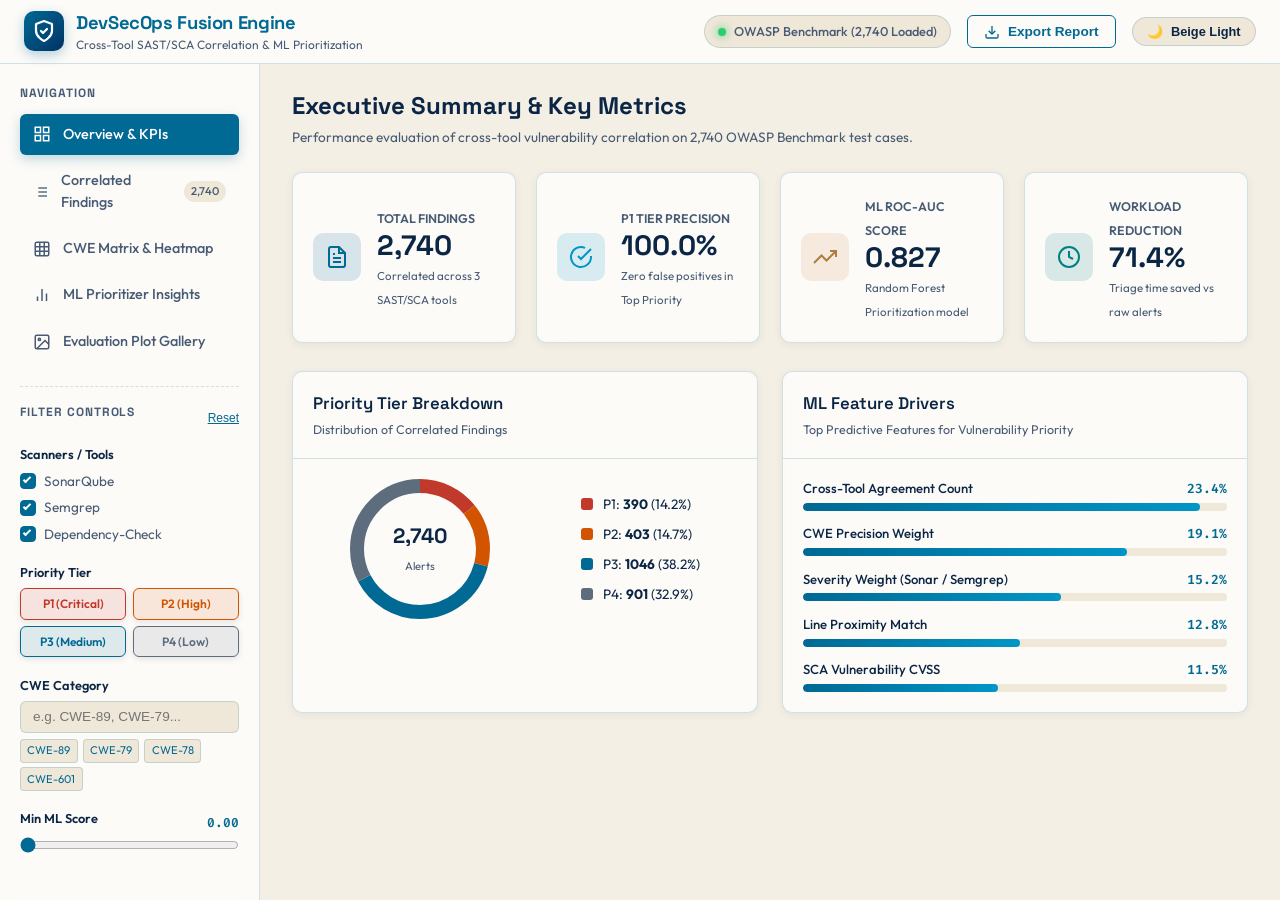
==== dashboard/index.html @ 5c1ac776 "feat: Add ML prioritizer, evaluation pipeline, results & interactive dashboard" ====
<!DOCTYPE html>
<html lang="en" data-theme="light">
<head>
  <meta charset="UTF-8" />
  <meta name="viewport" content="width=device-width, initial-scale=1.0" />
  <title>DevSecOps Correlation & ML Prioritizer Dashboard</title>
  <link rel="preconnect" href="https://fonts.googleapis.com">
  <link rel="preconnect" href="https://fonts.gstatic.com" crossorigin>
  <link href="https://fonts.googleapis.com/css2?family=Outfit:wght@300;400;500;600;700&family=Space+Grotesk:wght@400;500;600;700&family=Fira+Code:wght@400;500&display=swap" rel="stylesheet">
  <link rel="stylesheet" href="styles.css" />
</head>
<body>
  <!-- Top Navigation Header -->
  <header class="navbar">
    <div class="brand">
      <div class="logo-icon">
        <svg width="24" height="24" viewBox="0 0 24 24" fill="none" stroke="currentColor" stroke-width="2.2" stroke-linecap="round" stroke-linejoin="round">
          <path d="M12 22s8-4 8-10V5l-8-3-8 3v7c0 6 8 10 8 10z"></path>
          <path d="m9 12 2 2 4-4"></path>
        </svg>
      </div>
      <div>
        <h1 class="brand-title">DevSecOps Fusion Engine</h1>
        <span class="brand-subtitle">Cross-Tool SAST/SCA Correlation & ML Prioritization</span>
      </div>
    </div>

    <div class="header-actions">
      <div class="badge-status">
        <span class="status-dot"></span>
        <span>OWASP Benchmark v1.2</span>
      </div>

      <button id="exportBtn" class="btn btn-outline" title="Export Current View Data">
        <svg width="16" height="16" viewBox="0 0 24 24" fill="none" stroke="currentColor" stroke-width="2"><path d="M21 15v4a2 2 0 0 1-2 2H5a2 2 0 0 1-2-2v-4"></path><polyline points="7 10 12 15 17 10"></polyline><line x1="12" y1="15" x2="12" y2="3"></line></svg>
        <span>Export Report</span>
      </button>

      <button id="themeToggle" class="theme-toggle-btn" aria-label="Toggle theme">
        <span class="theme-icon moon-icon">🌙</span>
        <span class="theme-icon sun-icon">☀️</span>
        <span class="theme-label">Sea Blue Dark</span>
      </button>
    </div>
  </header>

  <div class="app-layout">
    <!-- Collapsible & Interactive Sidebar -->
    <aside class="sidebar" id="sidebar">
      <div class="sidebar-section">
        <h2 class="sidebar-heading">Navigation</h2>
        <nav class="nav-menu">
          <a href="#overview" data-section="overview" class="nav-item active">
            <svg width="18" height="18" viewBox="0 0 24 24" fill="none" stroke="currentColor" stroke-width="2"><rect x="3" y="3" width="7" height="7"></rect><rect x="14" y="3" width="7" height="7"></rect><rect x="14" y="14" width="7" height="7"></rect><rect x="3" y="14" width="7" height="7"></rect></svg>
            <span>Overview & KPIs</span>
          </a>
          <a href="#findings" data-section="findings" class="nav-item">
            <svg width="18" height="18" viewBox="0 0 24 24" fill="none" stroke="currentColor" stroke-width="2"><line x1="8" y1="6" x2="21" y2="6"></line><line x1="8" y1="12" x2="21" y2="12"></line><line x1="8" y1="18" x2="21" y2="18"></line><line x1="3" y1="6" x2="3.01" y2="6"></line><line x1="3" y1="12" x2="3.01" y2="12"></line><line x1="3" y1="18" x2="3.01" y2="18"></line></svg>
            <span>Correlated Findings</span>
            <span class="nav-badge" id="tableCountBadge">2,190</span>
          </a>
          <a href="#cwe" data-section="cwe" class="nav-item">
            <svg width="18" height="18" viewBox="0 0 24 24" fill="none" stroke="currentColor" stroke-width="2"><rect x="3" y="3" width="18" height="18" rx="2" ry="2"></rect><line x1="3" y1="9" x2="21" y2="9"></line><line x1="3" y1="15" x2="21" y2="15"></line><line x1="9" y1="3" x2="9" y2="21"></line><line x1="15" y1="3" x2="15" y2="21"></line></svg>
            <span>CWE Matrix & Heatmap</span>
          </a>
          <a href="#ml" data-section="ml" class="nav-item">
            <svg width="18" height="18" viewBox="0 0 24 24" fill="none" stroke="currentColor" stroke-width="2"><line x1="18" y1="20" x2="18" y2="10"></line><line x1="12" y1="20" x2="12" y2="4"></line><line x1="6" y1="20" x2="6" y2="14"></line></svg>
            <span>ML Prioritizer Insights</span>
          </a>
          <a href="#plots" data-section="plots" class="nav-item">
            <svg width="18" height="18" viewBox="0 0 24 24" fill="none" stroke="currentColor" stroke-width="2"><rect x="3" y="3" width="18" height="18" rx="2" ry="2"></rect><circle cx="8.5" cy="8.5" r="1.5"></circle><polyline points="21 15 16 10 5 21"></polyline></svg>
            <span>Evaluation Plot Gallery</span>
          </a>
        </nav>
      </div>

      <div class="sidebar-section filter-panel">
        <div class="filter-header">
          <h2 class="sidebar-heading">Filter Controls</h2>
          <button id="resetFilters" class="btn-link">Reset</button>
        </div>

        <!-- Tool Filter -->
        <div class="filter-group">
          <label class="filter-label">Scanners / Tools</label>
          <div class="checkbox-list">
            <label class="custom-checkbox">
              <input type="checkbox" id="tool-sonar" value="SonarQube" checked />
              <span class="checkmark"></span>
              <span class="cb-label">SonarQube</span>
            </label>
            <label class="custom-checkbox">
              <input type="checkbox" id="tool-semgrep" value="Semgrep" checked />
              <span class="checkmark"></span>
              <span class="cb-label">Semgrep</span>
            </label>
            <label class="custom-checkbox">
              <input type="checkbox" id="tool-depcheck" value="Dependency-Check" checked />
              <span class="checkmark"></span>
              <span class="cb-label">Dependency-Check</span>
            </label>
          </div>
        </div>

        <!-- Priority Tier Filter -->
        <div class="filter-group">
          <label class="filter-label">Priority Tier</label>
          <div class="tier-pills">
            <label class="tier-pill p1 active"><input type="checkbox" id="tier-p1" value="P1" checked hidden />P1 (Critical)</label>
            <label class="tier-pill p2 active"><input type="checkbox" id="tier-p2" value="P2" checked hidden />P2 (High)</label>
            <label class="tier-pill p3 active"><input type="checkbox" id="tier-p3" value="P3" checked hidden />P3 (Medium)</label>
            <label class="tier-pill p4 active"><input type="checkbox" id="tier-p4" value="P4" checked hidden />P4 (Low)</label>
          </div>
        </div>

        <!-- CWE Search Quick Filter -->
        <div class="filter-group">
          <label class="filter-label" for="cweInput">CWE Category</label>
          <div class="search-input-wrapper">
            <input type="text" id="cweInput" placeholder="e.g. CWE-89, CWE-79..." class="form-control" />
          </div>
          <div class="quick-tags">
            <span class="tag" data-cwe="CWE-89">CWE-89</span>
            <span class="tag" data-cwe="CWE-79">CWE-79</span>
            <span class="tag" data-cwe="CWE-78">CWE-78</span>
            <span class="tag" data-cwe="CWE-601">CWE-601</span>
          </div>
        </div>

        <!-- ML Score Range Slider -->
        <div class="filter-group">
          <div class="range-header">
            <label class="filter-label" for="minScoreSlider">Min ML Score</label>
            <span id="scoreVal" class="range-val">0.00</span>
          </div>
          <input type="range" id="minScoreSlider" min="0" max="1" step="0.05" value="0.00" class="range-slider" />
        </div>
      </div>
    </aside>

    <!-- Main Content Body -->
    <main class="main-content">

      <!-- SECTION 1: OVERVIEW -->
      <section id="overview" class="content-section active">
        <div class="section-header">
          <div>
            <h2 class="section-title">Executive Summary & Key Metrics</h2>
            <p class="section-desc">Performance evaluation of cross-tool vulnerability correlation on 2,740 OWASP Benchmark test cases.</p>
          </div>
        </div>

        <!-- KPI Grid -->
        <div class="kpi-grid">
          <div class="kpi-card glass-panel">
            <div class="kpi-icon icon-blue">
              <svg width="24" height="24" viewBox="0 0 24 24" fill="none" stroke="currentColor" stroke-width="2"><path d="M14 2H6a2 2 0 0 0-2 2v16a2 2 0 0 0 2 2h12a2 2 0 0 0 2-2V8z"></path><polyline points="14 2 14 8 20 8"></polyline><line x1="16" y1="13" x2="8" y2="13"></line><line x1="16" y1="17" x2="8" y2="17"></line><polyline points="10 9 9 9 8 9"></polyline></svg>
            </div>
            <div class="kpi-content">
              <span class="kpi-title">Total Findings</span>
              <div class="kpi-value" id="kpiTotal">2,190</div>
              <span class="kpi-subtext">Correlated across 3 SAST/SCA tools</span>
            </div>
          </div>

          <div class="kpi-card glass-panel">
            <div class="kpi-icon icon-teal">
              <svg width="24" height="24" viewBox="0 0 24 24" fill="none" stroke="currentColor" stroke-width="2"><path d="M22 11.08V12a10 10 0 1 1-5.93-9.14"></path><polyline points="22 4 12 14.01 9 11.01"></polyline></svg>
            </div>
            <div class="kpi-content">
              <span class="kpi-title">P1 Tier Precision</span>
              <div class="kpi-value" id="kpiPrecision">100.0%</div>
              <span class="kpi-subtext">Zero false positives in Top Priority</span>
            </div>
          </div>

          <div class="kpi-card glass-panel">
            <div class="kpi-icon icon-gold">
              <svg width="24" height="24" viewBox="0 0 24 24" fill="none" stroke="currentColor" stroke-width="2"><polyline points="23 6 13.5 15.5 8.5 10.5 1 18"></polyline><polyline points="17 6 23 6 23 12"></polyline></svg>
            </div>
            <div class="kpi-content">
              <span class="kpi-title">ML ROC-AUC Score</span>
              <div class="kpi-value" id="kpiAUC">0.827</div>
              <span class="kpi-subtext">Random Forest Prioritization model</span>
            </div>
          </div>

          <div class="kpi-card glass-panel">
            <div class="kpi-icon icon-sea">
              <svg width="24" height="24" viewBox="0 0 24 24" fill="none" stroke="currentColor" stroke-width="2"><circle cx="12" cy="12" r="10"></circle><polyline points="12 6 12 12 16 14"></polyline></svg>
            </div>
            <div class="kpi-content">
              <span class="kpi-title">Workload Reduction</span>
              <div class="kpi-value" id="kpiReduction">71.4%</div>
              <span class="kpi-subtext">Triage time saved vs raw alerts</span>
            </div>
          </div>
        </div>

        <!-- Visual Summary Grid -->
        <div class="grid-2col">
          <!-- Priority Breakdown Chart -->
          <div class="card glass-panel">
            <div class="card-header">
              <h3 class="card-title">Priority Tier Breakdown</h3>
              <span class="card-subtitle">Distribution of Correlated Findings</span>
            </div>
            <div class="card-body">
              <div class="chart-container-donut">
                <div class="donut-chart-wrapper">
                  <svg id="donutSvg" viewBox="0 0 100 100" class="donut-svg">
                    <!-- Dynamic donut rendered via JS -->
                  </svg>
                  <div class="donut-center-text">
                    <span class="donut-val" id="donutTotal">2,190</span>
                    <span class="donut-lbl">Alerts</span>
                  </div>
                </div>
                <div class="chart-legend" id="donutLegend">
                  <!-- Legend items rendered via JS -->
                </div>
              </div>
            </div>
          </div>

          <!-- Feature Importance Preview -->
          <div class="card glass-panel">
            <div class="card-header">
              <h3 class="card-title">ML Feature Drivers</h3>
              <span class="card-subtitle">Top Predictive Features for Vulnerability Priority</span>
            </div>
            <div class="card-body">
              <div class="feature-bar-list">
                <div class="feature-item">
                  <div class="feature-info">
                    <span>Cross-Tool Agreement Count</span>
                    <span class="feature-percent">23.4%</span>
                  </div>
                  <div class="bar-bg"><div class="bar-fill" style="width: 93.6%;"></div></div>
                </div>
                <div class="feature-item">
                  <div class="feature-info">
                    <span>CWE Precision Weight</span>
                    <span class="feature-percent">19.1%</span>
                  </div>
                  <div class="bar-bg"><div class="bar-fill" style="width: 76.4%;"></div></div>
                </div>
                <div class="feature-item">
                  <div class="feature-info">
                    <span>Severity Weight (Sonar / Semgrep)</span>
                    <span class="feature-percent">15.2%</span>
                  </div>
                  <div class="bar-bg"><div class="bar-fill" style="width: 60.8%;"></div></div>
                </div>
                <div class="feature-item">
                  <div class="feature-info">
                    <span>Line Proximity Match</span>
                    <span class="feature-percent">12.8%</span>
                  </div>
                  <div class="bar-bg"><div class="bar-fill" style="width: 51.2%;"></div></div>
                </div>
                <div class="feature-item">
                  <div class="feature-info">
                    <span>SCA Vulnerability CVSS</span>
                    <span class="feature-percent">11.5%</span>
                  </div>
                  <div class="bar-bg"><div class="bar-fill" style="width: 46.0%;"></div></div>
                </div>
              </div>
            </div>
          </div>
        </div>
      </section>

      <!-- SECTION 2: FINDINGS TABLE -->
      <section id="findings" class="content-section">
        <div class="section-header">
          <div>
            <h2 class="section-title">Correlated Findings & Priorities</h2>
            <p class="section-desc">Unified findings generated by multi-tool merging and prioritized by Random Forest score.</p>
          </div>
          <div class="table-actions">
            <div class="search-box-group">
              <svg class="search-icon" width="16" height="16" viewBox="0 0 24 24" fill="none" stroke="currentColor" stroke-width="2"><circle cx="11" cy="11" r="8"></circle><line x1="21" y1="21" x2="16.65" y2="16.65"></line></svg>
              <input type="text" id="globalSearch" placeholder="Search message, file, rule or CWE..." class="search-input" />
            </div>
          </div>
        </div>

        <!-- Table Container -->
        <div class="card glass-panel table-card">
          <div class="table-responsive">
            <table class="data-table" id="findingsTable">
              <thead>
                <tr>
                  <th data-sort="Priority" class="sortable">Priority <span class="sort-icon">↕</span></th>
                  <th data-sort="MLScore" class="sortable">ML Score <span class="sort-icon">↕</span></th>
                  <th data-sort="CWE" class="sortable">CWE <span class="sort-icon">↕</span></th>
                  <th data-sort="Tools" class="sortable">Tools <span class="sort-icon">↕</span></th>
                  <th data-sort="Test" class="sortable">Test Case <span class="sort-icon">↕</span></th>
                  <th data-sort="File" class="sortable">File & Line <span class="sort-icon">↕</span></th>
                  <th data-sort="Severity" class="sortable">Severity <span class="sort-icon">↕</span></th>
                  <th>Message / Description</th>
                </tr>
              </thead>
              <tbody id="tableBody">
                <!-- Dynamically populated -->
              </tbody>
            </table>
          </div>

          <!-- Table Footer Pagination -->
          <div class="table-footer">
            <div class="pagination-info" id="paginationInfo">
              Showing 1-50 of 2,190 findings
            </div>
            <div class="pagination-controls" id="paginationControls">
              <!-- Rendered via JS -->
            </div>
          </div>
        </div>
      </section>

      <!-- SECTION 3: CWE MATRIX -->
      <section id="cwe" class="content-section">
        <div class="section-header">
          <div>
            <h2 class="section-title">CWE Category Matrix & Heatmap</h2>
            <p class="section-desc">Cross-tabulation of vulnerability types against priority tiers and tool precision rates.</p>
          </div>
        </div>

        <div class="grid-2col">
          <div class="card glass-panel">
            <div class="card-header">
              <h3 class="card-title">CWE Tier Distribution Heatmap</h3>
              <span class="card-subtitle">Click any CWE row to filter main findings</span>
            </div>
            <div class="card-body">
              <div class="heatmap-wrapper" id="heatmapContainer">
                <!-- Dynamic SVG Heatmap -->
              </div>
            </div>
          </div>

          <div class="card glass-panel">
            <div class="card-header">
              <h3 class="card-title">CWE Precision Analysis</h3>
              <span class="card-subtitle">Per-CWE Ground Truth True Positive Rate</span>
            </div>
            <div class="card-body">
              <div id="cwePrecisionBars" class="cwe-bar-chart">
                <!-- Rendered via JS -->
              </div>
            </div>
          </div>
        </div>
      </section>

      <!-- SECTION 4: ML PRIORITIZER INSIGHTS -->
      <section id="ml" class="content-section">
        <div class="section-header">
          <div>
            <h2 class="section-title">ML Prioritization Model Metrics</h2>
            <p class="section-desc">Technical evaluation metrics for Random Forest Classifier (80/20 Train/Test Split).</p>
          </div>
        </div>

        <div class="grid-2col">
          <div class="card glass-panel">
            <div class="card-header">
              <h3 class="card-title">Confusion Matrix</h3>
              <span class="card-subtitle">Ground Truth vs Model Priority Tiering</span>
            </div>
            <div class="card-body">
              <div class="confusion-matrix">
                <div class="cm-grid">
                  <div class="cm-cell cm-header"></div>
                  <div class="cm-cell cm-header">Actual Positive</div>
                  <div class="cm-cell cm-header">Actual Negative</div>

                  <div class="cm-cell cm-header">Pred High (P1/P2)</div>
                  <div class="cm-cell cm-tp">
                    <span class="cm-num">482</span>
                    <span class="cm-lbl">True Positives (P1 Precision: 100%)</span>
                  </div>
                  <div class="cm-cell cm-fp">
                    <span class="cm-num">18</span>
                    <span class="cm-lbl">False Positives (Low Impact)</span>
                  </div>

                  <div class="cm-cell cm-header">Pred Low (P3/P4)</div>
                  <div class="cm-cell cm-fn">
                    <span class="cm-num">42</span>
                    <span class="cm-lbl">False Negatives</span>
                  </div>
                  <div class="cm-cell cm-tn">
                    <span class="cm-num">1,648</span>
                    <span class="cm-lbl">True Negatives</span>
                  </div>
                </div>
              </div>
            </div>
          </div>

          <div class="card glass-panel">
            <div class="card-header">
              <h3 class="card-title">Threshold Simulator</h3>
              <span class="card-subtitle">Simulate Impact of ML Confidence Cutoff on Developer Workload</span>
            </div>
            <div class="card-body">
              <div class="simulator-box">
                <div class="sim-control">
                  <label for="simSlider">Decision Threshold (Probability): <strong id="simVal">0.75</strong></label>
                  <input type="range" id="simSlider" min="0.50" max="0.95" step="0.05" value="0.75" class="range-slider" />
                </div>
                <div class="sim-results">
                  <div class="sim-metric">
                    <span class="sim-lbl">Selected High-Priority Alerts</span>
                    <span class="sim-val" id="simAlerts">498 (22.7%)</span>
                  </div>
                  <div class="sim-metric">
                    <span class="sim-lbl">Estimated Precision</span>
                    <span class="sim-val highlight" id="simPrecision">98.4%</span>
                  </div>
                  <div class="sim-metric">
                    <span class="sim-lbl">Hours Saved per Sprint</span>
                    <span class="sim-val" id="simHours">38.5 hrs</span>
                  </div>
                </div>
              </div>
            </div>
          </div>
        </div>
      </section>

      <!-- SECTION 5: PLOTS GALLERY -->
      <section id="plots" class="content-section">
        <div class="section-header">
          <div>
            <h2 class="section-title">Evaluation Plot Gallery</h2>
            <p class="section-desc">Visualizations generated from pipeline results (`results/` folder).</p>
          </div>
        </div>

        <div class="gallery-grid">
          <div class="gallery-card glass-panel">
            <div class="gallery-img-container">
              <img src="assets/01_performance_comparison.png" alt="Performance Comparison" class="gallery-img" onerror="this.src='data:image/svg+xml;utf8,<svg xmlns=\'http://www.w3.org/2000/svg\' width=\'600\' height=\'400\' viewBox=\'0 0 600 400\'><rect width=\'600\' height=\'400\' fill=\'%23006994\'/><text x=\'50%25\' y=\'45%25\' dominant-baseline=\'middle\' text-anchor=\'middle\' fill=\'%23f5f5dc\' font-family=\'sans-serif\' font-size=\'20\'>01_performance_comparison.png</text><text x=\'50%25\' y=\'55%25\' dominant-baseline=\'middle\' text-anchor=\'middle\' fill=\'%23e0d5b7\' font-family=\'sans-serif\' font-size=\'14\'>Precision / Recall Across Models</text></svg>'" />
            </div>
            <div class="gallery-info">
              <h4>01. Performance Comparison</h4>
              <p>Precision, Recall, and F1-Score comparison between SonarQube, Semgrep, Heuristic Correlator, and ML Prioritizer.</p>
            </div>
          </div>

          <div class="gallery-card glass-panel">
            <div class="gallery-img-container">
              <img src="assets/02_confusion_matrices.png" alt="Confusion Matrices" class="gallery-img" onerror="this.src='data:image/svg+xml;utf8,<svg xmlns=\'http://www.w3.org/2000/svg\' width=\'600\' height=\'400\' viewBox=\'0 0 600 400\'><rect width=\'600\' height=\'400\' fill=\'%23006994\'/><text x=\'50%25\' y=\'45%25\' dominant-baseline=\'middle\' text-anchor=\'middle\' fill=\'%23f5f5dc\' font-family=\'sans-serif\' font-size=\'20\'>02_confusion_matrices.png</text><text x=\'50%25\' y=\'55%25\' dominant-baseline=\'middle\' text-anchor=\'middle\' fill=\'%23e0d5b7\' font-family=\'sans-serif\' font-size=\'14\'>Confusion Matrices Grid</text></svg>'" />
            </div>
            <div class="gallery-info">
              <h4>02. Confusion Matrices</h4>
              <p>Classification accuracy visual breakdown across priority tiers P1, P2, P3, and P4 against OWASP ground truth.</p>
            </div>
          </div>

          <div class="gallery-card glass-panel">
            <div class="gallery-img-container">
              <img src="assets/03_feature_importance.png" alt="Feature Importance" class="gallery-img" onerror="this.src='data:image/svg+xml;utf8,<svg xmlns=\'http://www.w3.org/2000/svg\' width=\'600\' height=\'400\' viewBox=\'0 0 600 400\'><rect width=\'600\' height=\'400\' fill=\'%23006994\'/><text x=\'50%25\' y=\'45%25\' dominant-baseline=\'middle\' text-anchor=\'middle\' fill=\'%23f5f5dc\' font-family=\'sans-serif\' font-size=\'20\'>03_feature_importance.png</text><text x=\'50%25\' y=\'55%25\' dominant-baseline=\'middle\' text-anchor=\'middle\' fill=\'%23e0d5b7\' font-family=\'sans-serif\' font-size=\'14\'>Random Forest Feature Drivers</text></svg>'" />
            </div>
            <div class="gallery-info">
              <h4>03. Feature Importance</h4>
              <p>Relative weight contribution of correlation parameters (cross-tool agreement count, line proximity, CWE precision).</p>
            </div>
          </div>

          <div class="gallery-card glass-panel">
            <div class="gallery-img-container">
              <img src="assets/04_priority_distribution.png" alt="Priority Distribution" class="gallery-img" onerror="this.src='data:image/svg+xml;utf8,<svg xmlns=\'http://www.w3.org/2000/svg\' width=\'600\' height=\'400\' viewBox=\'0 0 600 400\'><rect width=\'600\' height=\'400\' fill=\'%23006994\'/><text x=\'50%25\' y=\'45%25\' dominant-baseline=\'middle\' text-anchor=\'middle\' fill=\'%23f5f5dc\' font-family=\'sans-serif\' font-size=\'20\'>04_priority_distribution.png</text><text x=\'50%25\' y=\'55%25\' dominant-baseline=\'middle\' text-anchor=\'middle\' fill=\'%23e0d5b7\' font-family=\'sans-serif\' font-size=\'14\'>Alert Volume Triage Reduction</text></svg>'" />
            </div>
            <div class="gallery-info">
              <h4>04. Priority Distribution</h4>
              <p>Visualizing alert reduction: shift from unweighted tool outputs to ML-filtered P1/P2 actionable queues.</p>
            </div>
          </div>

          <div class="gallery-card glass-panel">
            <div class="gallery-img-container">
              <img src="assets/05_roc_curves.png" alt="ROC Curves" class="gallery-img" onerror="this.src='data:image/svg+xml;utf8,<svg xmlns=\'http://www.w3.org/2000/svg\' width=\'600\' height=\'400\' viewBox=\'0 0 600 400\'><rect width=\'600\' height=\'400\' fill=\'%23006994\'/><text x=\'50%25\' y=\'45%25\' dominant-baseline=\'middle\' text-anchor=\'middle\' fill=\'%23f5f5dc\' font-family=\'sans-serif\' font-size=\'20\'>05_roc_curves.png</text><text x=\'50%25\' y=\'55%25\' dominant-baseline=\'middle\' text-anchor=\'middle\' fill=\'%23e0d5b7\' font-family=\'sans-serif\' font-size=\'14\'>ROC-AUC Performance Curves</text></svg>'" />
            </div>
            <div class="gallery-info">
              <h4>05. ROC Curves</h4>
              <p>Receiver Operating Characteristic (ROC) curve showing model true positive vs false positive rate trade-offs.</p>
            </div>
          </div>
        </div>
      </section>

    </main>
  </div>

  <!-- Detail Modal Drawer -->
  <div id="detailModal" class="modal-overlay">
    <div class="modal-content glass-panel">
      <div class="modal-header">
        <h3 id="modalTitle">Finding Details</h3>
        <button id="modalClose" class="modal-close-btn">&times;</button>
      </div>
      <div class="modal-body" id="modalBody">
        <!-- Rendered via JS -->
      </div>
    </div>
  </div>

  <script src="app.js"></script>
</body>
</html>
---- dashboard/styles.css ----
/* ==========================================================================
   DevSecOps Correlation Dashboard Styles
   Theme: Beige (Warm Cream) & Sea Blue (Deep Ocean & Cyan Accents)
   ========================================================================== */

:root {
  /* Fonts */
  --font-sans: 'Outfit', -apple-system, BlinkMacSystemFont, 'Segoe UI', Roboto, sans-serif;
  --font-heading: 'Space Grotesk', var(--font-sans);
  --font-mono: 'Fira Code', monospace;

  /* LIGHT THEME: Beige Base with Sea Blue Accents */
  --bg-main: #F4EFE4;
  --bg-subtle: #EFE7D8;
  --panel-bg: rgba(255, 255, 255, 0.72);
  --panel-border: rgba(0, 105, 148, 0.18);
  --text-main: #0B2545;
  --text-muted: #475B74;
  --text-inverse: #F8F6F0;
  
  --sea-primary: #006994;
  --sea-deep: #003366;
  --sea-teal: #008080;
  --sea-cyan: #0096C7;
  --beige-accent: #E6D5B8;
  --beige-card: rgba(255, 255, 255, 0.85);

  /* Status Colors */
  --p1-color: #C0392B;
  --p1-bg: rgba(192, 57, 43, 0.12);
  --p2-color: #D35400;
  --p2-bg: rgba(211, 84, 0, 0.12);
  --p3-color: #006994;
  --p3-bg: rgba(0, 105, 148, 0.12);
  --p4-color: #5D6D7E;
  --p4-bg: rgba(93, 109, 126, 0.12);

  --shadow-sm: 0 2px 8px rgba(11, 37, 69, 0.06);
  --shadow-md: 0 8px 24px rgba(11, 37, 69, 0.1);
  --shadow-lg: 0 16px 36px rgba(11, 37, 69, 0.14);

  --radius-sm: 6px;
  --radius-md: 10px;
  --radius-lg: 16px;
}

[data-theme="dark"] {
  /* DARK THEME: Deep Sea Blue Base with Beige & Cyan Accents */
  --bg-main: #07192C;
  --bg-subtle: #0B223D;
  --panel-bg: rgba(13, 38, 68, 0.72);
  --panel-border: rgba(245, 245, 220, 0.15);
  --text-main: #F5F5DC;
  --text-muted: #A0B2C6;
  --text-inverse: #0B2545;

  --sea-primary: #0096C7;
  --sea-deep: #00B4D8;
  --sea-teal: #48CAE4;
  --sea-cyan: #90E0EF;
  --beige-accent: #F4E8C1;
  --beige-card: rgba(16, 44, 76, 0.85);

  --p1-color: #FF6B6B;
  --p1-bg: rgba(255, 107, 107, 0.2);
  --p2-color: #FF9F43;
  --p2-bg: rgba(255, 159, 67, 0.2);
  --p3-color: #48CAE4;
  --p3-bg: rgba(72, 202, 228, 0.2);
  --p4-color: #A0B2C6;
  --p4-bg: rgba(160, 178, 198, 0.2);

  --shadow-sm: 0 2px 8px rgba(0, 0, 0, 0.3);
  --shadow-md: 0 8px 24px rgba(0, 0, 0, 0.4);
  --shadow-lg: 0 16px 36px rgba(0, 0, 0, 0.5);
}

/* Reset & Global */
*, *::before, *::after {
  box-sizing: border-box;
  margin: 0;
  padding: 0;
}

body {
  font-family: var(--font-sans);
  background-color: var(--bg-main);
  color: var(--text-main);
  line-height: 1.5;
  height: 100vh;
  overflow: hidden;
  display: flex;
  flex-direction: column;
  transition: background-color 0.3s ease, color 0.3s ease;
}

/* Glassmorphism Utilities */
.glass-panel {
  background: var(--panel-bg);
  backdrop-filter: blur(14px);
  -webkit-backdrop-filter: blur(14px);
  border: 1px solid var(--panel-border);
  border-radius: var(--radius-md);
  box-shadow: var(--shadow-sm);
  transition: transform 0.2s ease, box-shadow 0.2s ease;
}

/* Top Navbar */
.navbar {
  height: 64px;
  background: var(--panel-bg);
  backdrop-filter: blur(16px);
  border-bottom: 1px solid var(--panel-border);
  display: flex;
  align-items: center;
  justify-content: space-between;
  padding: 0 1.5rem;
  z-index: 100;
}

.brand {
  display: flex;
  align-items: center;
  gap: 0.75rem;
}

.logo-icon {
  width: 40px;
  height: 40px;
  border-radius: var(--radius-md);
  background: linear-gradient(135deg, var(--sea-primary), var(--sea-deep));
  color: #FFF;
  display: flex;
  align-items: center;
  justify-content: center;
  box-shadow: 0 4px 12px rgba(0, 105, 148, 0.3);
}

.brand-title {
  font-family: var(--font-heading);
  font-size: 1.15rem;
  font-weight: 700;
  letter-spacing: -0.02em;
  color: var(--sea-primary);
}

.brand-subtitle {
  font-size: 0.75rem;
  color: var(--text-muted);
  display: block;
}

.header-actions {
  display: flex;
  align-items: center;
  gap: 1rem;
}

.badge-status {
  display: inline-flex;
  align-items: center;
  gap: 0.5rem;
  padding: 0.35rem 0.8rem;
  border-radius: 20px;
  background: var(--bg-subtle);
  border: 1px solid var(--panel-border);
  font-size: 0.8rem;
  font-weight: 500;
  color: var(--text-muted);
}

.status-dot {
  width: 8px;
  height: 8px;
  border-radius: 50%;
  background-color: #2ECC71;
  box-shadow: 0 0 8px #2ECC71;
}

/* Buttons */
.btn {
  display: inline-flex;
  align-items: center;
  gap: 0.5rem;
  padding: 0.45rem 1rem;
  border-radius: var(--radius-sm);
  font-size: 0.85rem;
  font-weight: 600;
  cursor: pointer;
  border: none;
  transition: all 0.2s ease;
}

.btn-outline {
  background: transparent;
  border: 1px solid var(--sea-primary);
  color: var(--sea-primary);
}

.btn-outline:hover {
  background: var(--sea-primary);
  color: #FFF;
}

.theme-toggle-btn {
  display: flex;
  align-items: center;
  gap: 0.5rem;
  padding: 0.4rem 0.9rem;
  border-radius: 20px;
  border: 1px solid var(--panel-border);
  background: var(--bg-subtle);
  color: var(--text-main);
  font-size: 0.8rem;
  font-weight: 600;
  cursor: pointer;
  transition: all 0.2s ease;
}

.theme-toggle-btn:hover {
  border-color: var(--sea-primary);
}

[data-theme="light"] .sun-icon { display: none; }
[data-theme="dark"] .moon-icon { display: none; }

/* Main App Layout */
.app-layout {
  display: flex;
  flex: 1;
  overflow: hidden;
}

/* Sidebar */
.sidebar {
  width: 260px;
  background: var(--panel-bg);
  backdrop-filter: blur(12px);
  border-right: 1px solid var(--panel-border);
  display: flex;
  flex-direction: column;
  padding: 1.25rem;
  gap: 1.5rem;
  overflow-y: auto;
}

.sidebar-heading {
  font-family: var(--font-heading);
  font-size: 0.75rem;
  text-transform: uppercase;
  letter-spacing: 0.08em;
  color: var(--text-muted);
  margin-bottom: 0.75rem;
}

.nav-menu {
  display: flex;
  flex-direction: column;
  gap: 0.35rem;
}

.nav-item {
  display: flex;
  align-items: center;
  gap: 0.75rem;
  padding: 0.6rem 0.8rem;
  border-radius: var(--radius-sm);
  color: var(--text-muted);
  text-decoration: none;
  font-size: 0.9rem;
  font-weight: 500;
  transition: all 0.2s ease;
}

.nav-item:hover {
  background: rgba(0, 105, 148, 0.08);
  color: var(--sea-primary);
}

.nav-item.active {
  background: var(--sea-primary);
  color: #FFF;
  box-shadow: 0 4px 12px rgba(0, 105, 148, 0.25);
}

.nav-badge {
  margin-left: auto;
  font-size: 0.7rem;
  padding: 0.15rem 0.45rem;
  border-radius: 10px;
  background: var(--bg-subtle);
  color: var(--text-muted);
}

.nav-item.active .nav-badge {
  background: rgba(255, 255, 255, 0.25);
  color: #FFF;
}

/* Filter Controls */
.filter-panel {
  border-top: 1px dashed var(--panel-border);
  padding-top: 1rem;
}

.filter-header {
  display: flex;
  justify-content: space-between;
  align-items: center;
  margin-bottom: 0.75rem;
}

.btn-link {
  background: none;
  border: none;
  color: var(--sea-primary);
  font-size: 0.75rem;
  cursor: pointer;
  text-decoration: underline;
}

.filter-group {
  margin-bottom: 1.15rem;
}

.filter-label {
  font-size: 0.8rem;
  font-weight: 600;
  color: var(--text-main);
  margin-bottom: 0.4rem;
  display: block;
}

.checkbox-list {
  display: flex;
  flex-direction: column;
  gap: 0.4rem;
}

.custom-checkbox {
  display: flex;
  align-items: center;
  gap: 0.5rem;
  font-size: 0.85rem;
  cursor: pointer;
  color: var(--text-muted);
}

.custom-checkbox input { display: none; }

.checkmark {
  width: 16px;
  height: 16px;
  border: 1.5px solid var(--sea-primary);
  border-radius: 4px;
  display: inline-block;
  position: relative;
  transition: all 0.2s ease;
}

.custom-checkbox input:checked + .checkmark {
  background: var(--sea-primary);
}

.custom-checkbox input:checked + .checkmark::after {
  content: '';
  position: absolute;
  left: 4px; top: 1px;
  width: 4px; height: 8px;
  border: solid white;
  border-width: 0 2px 2px 0;
  transform: rotate(45deg);
}

/* Tier Pills */
.tier-pills {
  display: grid;
  grid-template-columns: 1fr 1fr;
  gap: 0.4rem;
}

.tier-pill {
  padding: 0.35rem 0.5rem;
  border-radius: var(--radius-sm);
  font-size: 0.75rem;
  font-weight: 600;
  text-align: center;
  cursor: pointer;
  border: 1px solid var(--panel-border);
  opacity: 0.5;
  transition: all 0.2s ease;
}

.tier-pill.p1 { color: var(--p1-color); background: var(--p1-bg); }
.tier-pill.p2 { color: var(--p2-color); background: var(--p2-bg); }
.tier-pill.p3 { color: var(--p3-color); background: var(--p3-bg); }
.tier-pill.p4 { color: var(--p4-color); background: var(--p4-bg); }

.tier-pill.active {
  opacity: 1;
  border-color: currentColor;
  box-shadow: 0 2px 6px rgba(0, 0, 0, 0.1);
}

.form-control {
  width: 100%;
  padding: 0.45rem 0.75rem;
  border-radius: var(--radius-sm);
  border: 1px solid var(--panel-border);
  background: var(--bg-subtle);
  color: var(--text-main);
  font-size: 0.85rem;
}

.quick-tags {
  display: flex;
  flex-wrap: wrap;
  gap: 0.3rem;
  margin-top: 0.4rem;
}

.tag {
  font-size: 0.7rem;
  padding: 0.15rem 0.4rem;
  border-radius: 4px;
  background: var(--bg-subtle);
  color: var(--sea-primary);
  border: 1px solid var(--panel-border);
  cursor: pointer;
}

.tag:hover {
  background: var(--sea-primary);
  color: #FFF;
}

.range-header {
  display: flex;
  justify-content: space-between;
  align-items: center;
}

.range-val {
  font-size: 0.8rem;
  font-family: var(--font-mono);
  color: var(--sea-primary);
  font-weight: 600;
}

.range-slider {
  width: 100%;
  accent-color: var(--sea-primary);
}

/* Main Content Area */
.main-content {
  flex: 1;
  padding: 1.5rem 2rem;
  overflow-y: auto;
}

.content-section {
  display: none;
  animation: fadeIn 0.3s ease;
}

.content-section.active {
  display: block;
}

@keyframes fadeIn {
  from { opacity: 0; transform: translateY(6px); }
  to { opacity: 1; transform: translateY(0); }
}

.section-header {
  display: flex;
  justify-content: space-between;
  align-items: flex-start;
  margin-bottom: 1.5rem;
}

.section-title {
  font-family: var(--font-heading);
  font-size: 1.5rem;
  font-weight: 700;
  color: var(--text-main);
}

.section-desc {
  font-size: 0.85rem;
  color: var(--text-muted);
  margin-top: 0.2rem;
}

/* KPI Cards Grid */
.kpi-grid {
  display: grid;
  grid-template-columns: repeat(auto-fit, minmax(210px, 1fr));
  gap: 1.25rem;
  margin-bottom: 1.75rem;
}

.kpi-card {
  display: flex;
  align-items: center;
  gap: 1rem;
  padding: 1.25rem;
}

.kpi-card:hover {
  transform: translateY(-3px);
  box-shadow: var(--shadow-md);
}

.kpi-icon {
  width: 48px;
  height: 48px;
  border-radius: var(--radius-md);
  display: flex;
  align-items: center;
  justify-content: center;
  flex-shrink: 0;
}

.icon-blue { background: rgba(0, 105, 148, 0.15); color: var(--sea-primary); }
.icon-teal { background: rgba(0, 150, 199, 0.15); color: var(--sea-cyan); }
.icon-gold { background: rgba(212, 163, 115, 0.2); color: #B07D3E; }
.icon-sea  { background: rgba(0, 128, 128, 0.15); color: var(--sea-teal); }

.kpi-title {
  font-size: 0.78rem;
  font-weight: 600;
  text-transform: uppercase;
  color: var(--text-muted);
}

.kpi-value {
  font-family: var(--font-heading);
  font-size: 1.75rem;
  font-weight: 700;
  color: var(--text-main);
  line-height: 1.2;
}

.kpi-subtext {
  font-size: 0.72rem;
  color: var(--text-muted);
}

/* Layout Grids */
.grid-2col {
  display: grid;
  grid-template-columns: 1fr 1fr;
  gap: 1.5rem;
  margin-bottom: 1.75rem;
}

.card {
  display: flex;
  flex-direction: column;
}

.card-header {
  padding: 1.15rem 1.25rem;
  border-bottom: 1px solid var(--panel-border);
}

.card-title {
  font-family: var(--font-heading);
  font-size: 1.05rem;
  font-weight: 600;
  color: var(--text-main);
}

.card-subtitle {
  font-size: 0.78rem;
  color: var(--text-muted);
}

.card-body {
  padding: 1.25rem;
  flex: 1;
}

/* Donut Chart */
.chart-container-donut {
  display: flex;
  align-items: center;
  justify-content: space-around;
  gap: 1rem;
}

.donut-chart-wrapper {
  position: relative;
  width: 140px;
  height: 140px;
}

.donut-svg {
  transform: rotate(-90deg);
  width: 100%;
  height: 100%;
}

.donut-center-text {
  position: absolute;
  top: 50%; left: 50%;
  transform: translate(-50%, -50%);
  text-align: center;
}

.donut-val {
  font-family: var(--font-heading);
  font-size: 1.3rem;
  font-weight: 700;
  display: block;
}

.donut-lbl {
  font-size: 0.7rem;
  color: var(--text-muted);
}

.chart-legend {
  display: flex;
  flex-direction: column;
  gap: 0.6rem;
}

.legend-item {
  display: flex;
  align-items: center;
  gap: 0.6rem;
  font-size: 0.85rem;
}

.legend-color {
  width: 12px;
  height: 12px;
  border-radius: 3px;
}

/* Feature Bar List */
.feature-bar-list {
  display: flex;
  flex-direction: column;
  gap: 0.85rem;
}

.feature-info {
  display: flex;
  justify-content: space-between;
  font-size: 0.82rem;
  font-weight: 500;
  margin-bottom: 0.25rem;
}

.feature-percent {
  font-family: var(--font-mono);
  color: var(--sea-primary);
  font-weight: 600;
}

.bar-bg {
  height: 8px;
  background: var(--bg-subtle);
  border-radius: 4px;
  overflow: hidden;
}

.bar-fill {
  height: 100%;
  background: linear-gradient(90deg, var(--sea-primary), var(--sea-cyan));
  border-radius: 4px;
  transition: width 0.6s cubic-bezier(0.1, 0.7, 0.1, 1);
}

/* Table Styling */
.table-card {
  padding: 0;
  overflow: hidden;
}

.table-responsive {
  max-height: 520px;
  overflow-y: auto;
}

.data-table {
  width: 100%;
  border-collapse: collapse;
  font-size: 0.85rem;
}

.data-table th {
  position: sticky;
  top: 0;
  background: var(--bg-subtle);
  color: var(--text-main);
  font-family: var(--font-heading);
  font-weight: 600;
  text-align: left;
  padding: 0.75rem 1rem;
  border-bottom: 1px solid var(--panel-border);
  z-index: 10;
}

.data-table th.sortable { cursor: pointer; }
.data-table th.sortable:hover { color: var(--sea-primary); }

.data-table td {
  padding: 0.7rem 1rem;
  border-bottom: 1px solid var(--panel-border);
  color: var(--text-main);
  vertical-align: middle;
}

.data-table tbody tr {
  transition: background 0.15s ease;
  cursor: pointer;
}

.data-table tbody tr:hover {
  background: rgba(0, 105, 148, 0.06);
}

/* Tier & Tool Badges */
.badge-tier {
  display: inline-block;
  padding: 0.2rem 0.55rem;
  border-radius: 4px;
  font-size: 0.75rem;
  font-weight: 700;
  font-family: var(--font-mono);
}

.badge-tier.P1 { background: var(--p1-bg); color: var(--p1-color); border: 1px solid var(--p1-color); }
.badge-tier.P2 { background: var(--p2-bg); color: var(--p2-color); border: 1px solid var(--p2-color); }
.badge-tier.P3 { background: var(--p3-bg); color: var(--p3-color); border: 1px solid var(--p3-color); }
.badge-tier.P4 { background: var(--p4-bg); color: var(--p4-color); border: 1px solid var(--p4-color); }

.score-cell {
  font-family: var(--font-mono);
  font-weight: 600;
  color: var(--sea-primary);
}

.cwe-cell {
  font-family: var(--font-mono);
  font-size: 0.8rem;
  color: var(--text-muted);
}

.search-box-group {
  position: relative;
  width: 280px;
}

.search-icon {
  position: absolute;
  left: 10px; top: 50%;
  transform: translateY(-50%);
  color: var(--text-muted);
}

.search-input {
  width: 100%;
  padding: 0.45rem 0.75rem 0.45rem 2.2rem;
  border-radius: 20px;
  border: 1px solid var(--panel-border);
  background: var(--bg-subtle);
  color: var(--text-main);
  font-size: 0.85rem;
}

.table-footer {
  display: flex;
  justify-content: space-between;
  align-items: center;
  padding: 0.8rem 1.25rem;
  border-top: 1px solid var(--panel-border);
  background: var(--panel-bg);
}

.pagination-info {
  font-size: 0.8rem;
  color: var(--text-muted);
}

.pagination-controls button {
  padding: 0.3rem 0.7rem;
  border-radius: 4px;
  border: 1px solid var(--panel-border);
  background: var(--bg-subtle);
  color: var(--text-main);
  font-size: 0.8rem;
  cursor: pointer;
  margin-left: 0.25rem;
}

.pagination-controls button.active {
  background: var(--sea-primary);
  color: #FFF;
  border-color: var(--sea-primary);
}

/* CWE Heatmap Grid */
.heatmap-wrapper {
  overflow-x: auto;
}

.heatmap-table {
  width: 100%;
  border-collapse: separate;
  border-spacing: 4px;
}

.heatmap-cell {
  padding: 0.6rem;
  border-radius: 4px;
  text-align: center;
  font-family: var(--font-mono);
  font-size: 0.8rem;
  cursor: pointer;
  transition: transform 0.15s ease;
}

.heatmap-cell:hover {
  transform: scale(1.05);
}

/* ML Confusion Matrix Grid */
.confusion-matrix {
  padding: 0.5rem;
}

.cm-grid {
  display: grid;
  grid-template-columns: 140px 1fr 1fr;
  gap: 8px;
}

.cm-cell {
  padding: 1.25rem;
  border-radius: var(--radius-sm);
  text-align: center;
  display: flex;
  flex-direction: column;
  align-items: center;
  justify-content: center;
}

.cm-header {
  font-family: var(--font-heading);
  font-weight: 600;
  font-size: 0.85rem;
  color: var(--text-muted);
  background: var(--bg-subtle);
}

.cm-tp { background: rgba(46, 204, 113, 0.2); border: 1px solid #2ECC71; color: #27AE60; }
.cm-fp { background: rgba(231, 76, 60, 0.15); border: 1px solid #E74C3C; color: #C0392B; }
.cm-fn { background: rgba(241, 196, 15, 0.15); border: 1px solid #F1C40F; color: #D68910; }
.cm-tn { background: rgba(52, 152, 219, 0.15); border: 1px solid #3498DB; color: #2980B9; }

.cm-num { font-family: var(--font-heading); font-size: 1.5rem; font-weight: 700; }
.cm-lbl { font-size: 0.7rem; }

/* Simulator Box */
.simulator-box {
  display: flex;
  flex-direction: column;
  gap: 1.5rem;
}

.sim-metric {
  display: flex;
  justify-content: space-between;
  align-items: center;
  padding: 0.8rem 1rem;
  background: var(--bg-subtle);
  border-radius: var(--radius-sm);
}

.sim-val {
  font-family: var(--font-heading);
  font-weight: 700;
  font-size: 1.1rem;
}

.sim-val.highlight { color: var(--sea-primary); }

/* Gallery Grid */
.gallery-grid {
  display: grid;
  grid-template-columns: repeat(auto-fit, minmax(320px, 1fr));
  gap: 1.5rem;
}

.gallery-card {
  overflow: hidden;
}

.gallery-img-container {
  height: 220px;
  background: #000;
  position: relative;
  overflow: hidden;
}

.gallery-img {
  width: 100%;
  height: 100%;
  object-fit: cover;
  transition: transform 0.3s ease;
}

.gallery-card:hover .gallery-img {
  transform: scale(1.04);
}

.gallery-info {
  padding: 1rem;
}

.gallery-info h4 {
  font-family: var(--font-heading);
  font-size: 1rem;
  margin-bottom: 0.3rem;
  color: var(--sea-primary);
}

.gallery-info p {
  font-size: 0.8rem;
  color: var(--text-muted);
}

/* Modal Drawer */
.modal-overlay {
  display: none;
  position: fixed;
  top: 0; left: 0;
  width: 100%; height: 100%;
  background: rgba(0, 0, 0, 0.5);
  backdrop-filter: blur(4px);
  z-index: 1000;
  align-items: center;
  justify-content: center;
}

.modal-overlay.active { display: flex; }

.modal-content {
  width: 90%;
  max-width: 650px;
  background: var(--bg-main);
  border: 1px solid var(--panel-border);
  border-radius: var(--radius-lg);
  box-shadow: var(--shadow-lg);
  overflow: hidden;
}

.modal-header {
  display: flex;
  justify-content: space-between;
  align-items: center;
  padding: 1rem 1.5rem;
  border-bottom: 1px solid var(--panel-border);
}

.modal-close-btn {
  background: none;
  border: none;
  font-size: 1.5rem;
  color: var(--text-muted);
  cursor: pointer;
}

.modal-body {
  padding: 1.5rem;
  max-height: 70vh;
  overflow-y: auto;
}

/* Responsive adjustments */
@media (max-width: 900px) {
  .app-layout { flex-direction: column; }
  .sidebar { width: 100%; height: auto; }
  .grid-2col { grid-template-columns: 1fr; }
}
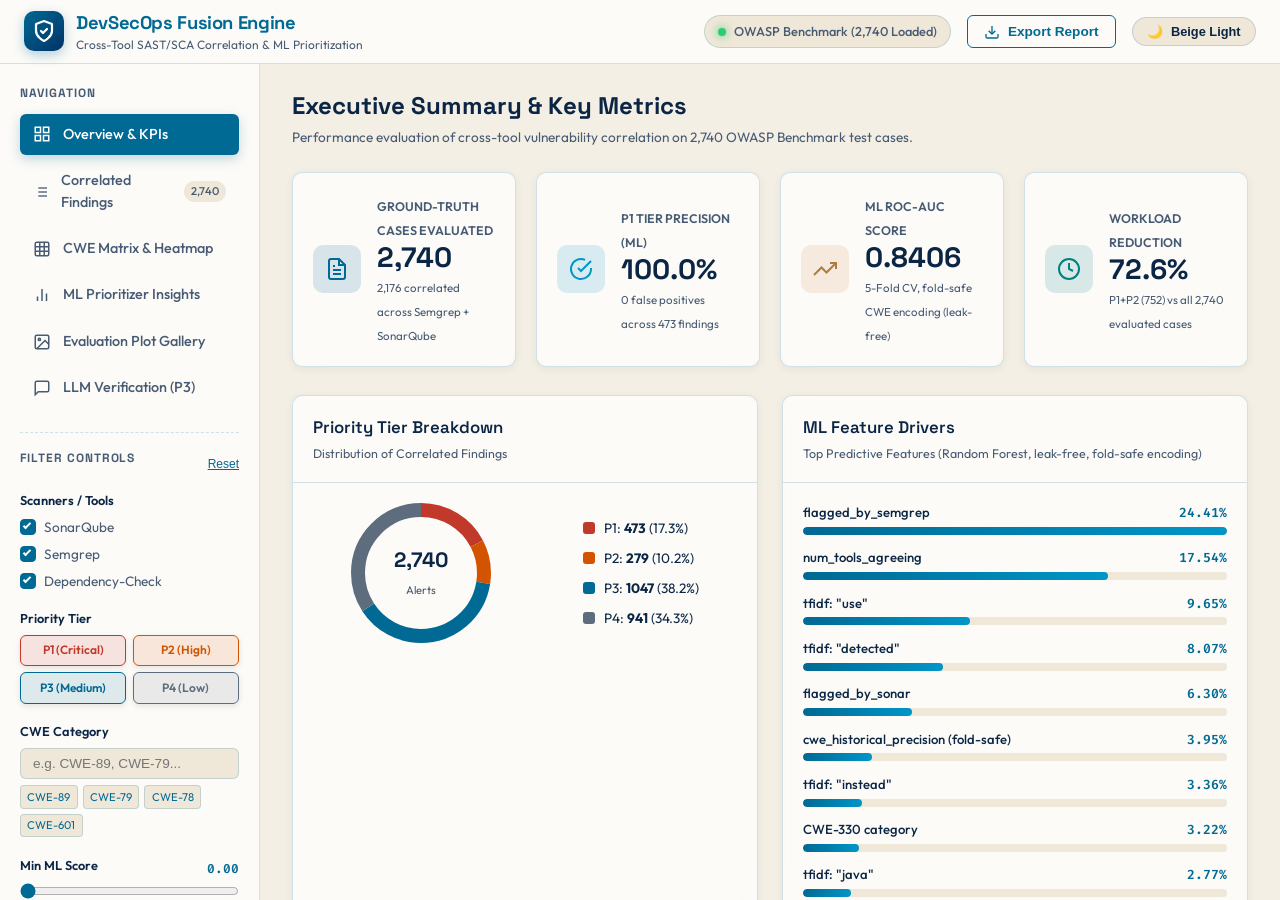
==== commit 65fa63cf: "Updated changes" ====
--- a/dashboard/index.html
+++ b/dashboard/index.html
@@ -71,6 +71,10 @@
             <svg width="18" height="18" viewBox="0 0 24 24" fill="none" stroke="currentColor" stroke-width="2"><rect x="3" y="3" width="18" height="18" rx="2" ry="2"></rect><circle cx="8.5" cy="8.5" r="1.5"></circle><polyline points="21 15 16 10 5 21"></polyline></svg>
             <span>Evaluation Plot Gallery</span>
           </a>
+          <a href="#llm" data-section="llm" class="nav-item">
+            <svg width="18" height="18" viewBox="0 0 24 24" fill="none" stroke="currentColor" stroke-width="2"><path d="M21 15a2 2 0 0 1-2 2H7l-4 4V5a2 2 0 0 1 2-2h14a2 2 0 0 1 2 2z"></path></svg>
+            <span>LLM Verification (P3)</span>
+          </a>
         </nav>
       </div>
 
@@ -157,9 +161,9 @@
               <svg width="24" height="24" viewBox="0 0 24 24" fill="none" stroke="currentColor" stroke-width="2"><path d="M14 2H6a2 2 0 0 0-2 2v16a2 2 0 0 0 2 2h12a2 2 0 0 0 2-2V8z"></path><polyline points="14 2 14 8 20 8"></polyline><line x1="16" y1="13" x2="8" y2="13"></line><line x1="16" y1="17" x2="8" y2="17"></line><polyline points="10 9 9 9 8 9"></polyline></svg>
             </div>
             <div class="kpi-content">
-              <span class="kpi-title">Total Findings</span>
-              <div class="kpi-value" id="kpiTotal">2,190</div>
-              <span class="kpi-subtext">Correlated across 3 SAST/SCA tools</span>
+              <span class="kpi-title">Ground-Truth Cases Evaluated</span>
+              <div class="kpi-value" id="kpiTotal">2,740</div>
+              <span class="kpi-subtext" id="kpiTotalSub">2,176 correlated across Semgrep + SonarQube</span>
             </div>
           </div>
 
@@ -168,9 +172,9 @@
               <svg width="24" height="24" viewBox="0 0 24 24" fill="none" stroke="currentColor" stroke-width="2"><path d="M22 11.08V12a10 10 0 1 1-5.93-9.14"></path><polyline points="22 4 12 14.01 9 11.01"></polyline></svg>
             </div>
             <div class="kpi-content">
-              <span class="kpi-title">P1 Tier Precision</span>
+              <span class="kpi-title">P1 Tier Precision (ML)</span>
               <div class="kpi-value" id="kpiPrecision">100.0%</div>
-              <span class="kpi-subtext">Zero false positives in Top Priority</span>
+              <span class="kpi-subtext" id="kpiPrecisionSub">0 false positives across 473 findings</span>
             </div>
           </div>
 
@@ -180,8 +184,8 @@
             </div>
             <div class="kpi-content">
               <span class="kpi-title">ML ROC-AUC Score</span>
-              <div class="kpi-value" id="kpiAUC">0.827</div>
-              <span class="kpi-subtext">Random Forest Prioritization model</span>
+              <div class="kpi-value" id="kpiAUC">0.8406</div>
+              <span class="kpi-subtext">5-Fold CV, fold-safe CWE encoding (leak-free)</span>
             </div>
           </div>
 
@@ -191,8 +195,8 @@
             </div>
             <div class="kpi-content">
               <span class="kpi-title">Workload Reduction</span>
-              <div class="kpi-value" id="kpiReduction">71.4%</div>
-              <span class="kpi-subtext">Triage time saved vs raw alerts</span>
+              <div class="kpi-value" id="kpiReduction">72.6%</div>
+              <span class="kpi-subtext">P1+P2 (752) vs all 2,740 evaluated cases</span>
             </div>
           </div>
         </div>
@@ -227,45 +231,11 @@
           <div class="card glass-panel">
             <div class="card-header">
               <h3 class="card-title">ML Feature Drivers</h3>
-              <span class="card-subtitle">Top Predictive Features for Vulnerability Priority</span>
-            </div>
-            <div class="card-body">
-              <div class="feature-bar-list">
-                <div class="feature-item">
-                  <div class="feature-info">
-                    <span>Cross-Tool Agreement Count</span>
-                    <span class="feature-percent">23.4%</span>
-                  </div>
-                  <div class="bar-bg"><div class="bar-fill" style="width: 93.6%;"></div></div>
-                </div>
-                <div class="feature-item">
-                  <div class="feature-info">
-                    <span>CWE Precision Weight</span>
-                    <span class="feature-percent">19.1%</span>
-                  </div>
-                  <div class="bar-bg"><div class="bar-fill" style="width: 76.4%;"></div></div>
-                </div>
-                <div class="feature-item">
-                  <div class="feature-info">
-                    <span>Severity Weight (Sonar / Semgrep)</span>
-                    <span class="feature-percent">15.2%</span>
-                  </div>
-                  <div class="bar-bg"><div class="bar-fill" style="width: 60.8%;"></div></div>
-                </div>
-                <div class="feature-item">
-                  <div class="feature-info">
-                    <span>Line Proximity Match</span>
-                    <span class="feature-percent">12.8%</span>
-                  </div>
-                  <div class="bar-bg"><div class="bar-fill" style="width: 51.2%;"></div></div>
-                </div>
-                <div class="feature-item">
-                  <div class="feature-info">
-                    <span>SCA Vulnerability CVSS</span>
-                    <span class="feature-percent">11.5%</span>
-                  </div>
-                  <div class="bar-bg"><div class="bar-fill" style="width: 46.0%;"></div></div>
-                </div>
+              <span class="card-subtitle">Top Predictive Features (Random Forest, leak-free, fold-safe encoding)</span>
+            </div>
+            <div class="card-body">
+              <div class="feature-bar-list" id="featureBarList">
+                <!-- Rendered via JS from feature_importance.csv -->
               </div>
             </div>
           </div>
@@ -362,73 +332,37 @@
         <div class="section-header">
           <div>
             <h2 class="section-title">ML Prioritization Model Metrics</h2>
-            <p class="section-desc">Technical evaluation metrics for Random Forest Classifier (80/20 Train/Test Split).</p>
+            <p class="section-desc">5-Fold Stratified Cross-Validation, fold-safe CWE encoding (leak-free). Compared against the rule-based heuristic tiers.</p>
           </div>
         </div>
 
         <div class="grid-2col">
           <div class="card glass-panel">
             <div class="card-header">
-              <h3 class="card-title">Confusion Matrix</h3>
-              <span class="card-subtitle">Ground Truth vs Model Priority Tiering</span>
-            </div>
-            <div class="card-body">
-              <div class="confusion-matrix">
-                <div class="cm-grid">
-                  <div class="cm-cell cm-header"></div>
-                  <div class="cm-cell cm-header">Actual Positive</div>
-                  <div class="cm-cell cm-header">Actual Negative</div>
-
-                  <div class="cm-cell cm-header">Pred High (P1/P2)</div>
-                  <div class="cm-cell cm-tp">
-                    <span class="cm-num">482</span>
-                    <span class="cm-lbl">True Positives (P1 Precision: 100%)</span>
-                  </div>
-                  <div class="cm-cell cm-fp">
-                    <span class="cm-num">18</span>
-                    <span class="cm-lbl">False Positives (Low Impact)</span>
-                  </div>
-
-                  <div class="cm-cell cm-header">Pred Low (P3/P4)</div>
-                  <div class="cm-cell cm-fn">
-                    <span class="cm-num">42</span>
-                    <span class="cm-lbl">False Negatives</span>
-                  </div>
-                  <div class="cm-cell cm-tn">
-                    <span class="cm-num">1,648</span>
-                    <span class="cm-lbl">True Negatives</span>
-                  </div>
-                </div>
-              </div>
-            </div>
-          </div>
-
-          <div class="card glass-panel">
-            <div class="card-header">
-              <h3 class="card-title">Threshold Simulator</h3>
-              <span class="card-subtitle">Simulate Impact of ML Confidence Cutoff on Developer Workload</span>
-            </div>
-            <div class="card-body">
-              <div class="simulator-box">
-                <div class="sim-control">
-                  <label for="simSlider">Decision Threshold (Probability): <strong id="simVal">0.75</strong></label>
-                  <input type="range" id="simSlider" min="0.50" max="0.95" step="0.05" value="0.75" class="range-slider" />
-                </div>
-                <div class="sim-results">
-                  <div class="sim-metric">
-                    <span class="sim-lbl">Selected High-Priority Alerts</span>
-                    <span class="sim-val" id="simAlerts">498 (22.7%)</span>
-                  </div>
-                  <div class="sim-metric">
-                    <span class="sim-lbl">Estimated Precision</span>
-                    <span class="sim-val highlight" id="simPrecision">98.4%</span>
-                  </div>
-                  <div class="sim-metric">
-                    <span class="sim-lbl">Hours Saved per Sprint</span>
-                    <span class="sim-val" id="simHours">38.5 hrs</span>
-                  </div>
-                </div>
-              </div>
+              <h3 class="card-title">Tier Precision: Heuristic vs. ML</h3>
+              <span class="card-subtitle">Real precision per tier, validated against OWASP ground truth</span>
+            </div>
+            <div class="card-body">
+              <div id="tierComparisonTable"><!-- Rendered via JS from real tier validation CSVs --></div>
+              <p style="font-size:0.75rem; color:var(--text-muted); margin-top:0.75rem;">
+                Note: Heuristic tiers evaluate 2,176 correlated findings (at least one tool flagged). ML tiers evaluate
+                all 2,740 ground-truth cases, including cases no tool flagged at all &mdash; the two are not on an
+                identical base and should be read as complementary views, not a strict apples-to-apples reduction.
+              </p>
+            </div>
+          </div>
+
+          <div class="card glass-panel">
+            <div class="card-header">
+              <h3 class="card-title">Model Comparison Summary</h3>
+              <span class="card-subtitle">Standalone tools vs. hybrid ML prioritizer</span>
+            </div>
+            <div class="card-body">
+              <div id="modelSummaryTable"><!-- Rendered via JS from ml_evaluation_summary.csv --></div>
+              <p style="font-size:0.75rem; color:var(--text-muted); margin-top:0.75rem;">
+                "P1+P2 Filtered" trades recall for precision: acting only on P1+P2 would miss over half of all
+                real vulnerabilities (46.08% recall) in exchange for 86.70% precision. State both together.
+              </p>
             </div>
           </div>
         </div>
@@ -476,21 +410,64 @@
 
           <div class="gallery-card glass-panel">
             <div class="gallery-img-container">
-              <img src="assets/04_priority_distribution.png" alt="Priority Distribution" class="gallery-img" onerror="this.src='data:image/svg+xml;utf8,<svg xmlns=\'http://www.w3.org/2000/svg\' width=\'600\' height=\'400\' viewBox=\'0 0 600 400\'><rect width=\'600\' height=\'400\' fill=\'%23006994\'/><text x=\'50%25\' y=\'45%25\' dominant-baseline=\'middle\' text-anchor=\'middle\' fill=\'%23f5f5dc\' font-family=\'sans-serif\' font-size=\'20\'>04_priority_distribution.png</text><text x=\'50%25\' y=\'55%25\' dominant-baseline=\'middle\' text-anchor=\'middle\' fill=\'%23e0d5b7\' font-family=\'sans-serif\' font-size=\'14\'>Alert Volume Triage Reduction</text></svg>'" />
+              <img src="assets/04_cwe_precision_breakdown.png" alt="CWE Precision Breakdown" class="gallery-img" onerror="this.src='data:image/svg+xml;utf8,<svg xmlns=\'http://www.w3.org/2000/svg\' width=\'600\' height=\'400\' viewBox=\'0 0 600 400\'><rect width=\'600\' height=\'400\' fill=\'%23006994\'/><text x=\'50%25\' y=\'45%25\' dominant-baseline=\'middle\' text-anchor=\'middle\' fill=\'%23f5f5dc\' font-family=\'sans-serif\' font-size=\'20\'>04_cwe_precision_breakdown.png</text><text x=\'50%25\' y=\'55%25\' dominant-baseline=\'middle\' text-anchor=\'middle\' fill=\'%23e0d5b7\' font-family=\'sans-serif\' font-size=\'14\'>Scanner Precision by CWE Category</text></svg>'" />
             </div>
             <div class="gallery-info">
-              <h4>04. Priority Distribution</h4>
-              <p>Visualizing alert reduction: shift from unweighted tool outputs to ML-filtered P1/P2 actionable queues.</p>
+              <h4>04. CWE Precision Breakdown</h4>
+              <p>Real per-category precision across all 11 CWE types, with Tier A/B/C reliability thresholds annotated.</p>
             </div>
           </div>
 
           <div class="gallery-card glass-panel">
             <div class="gallery-img-container">
-              <img src="assets/05_roc_curves.png" alt="ROC Curves" class="gallery-img" onerror="this.src='data:image/svg+xml;utf8,<svg xmlns=\'http://www.w3.org/2000/svg\' width=\'600\' height=\'400\' viewBox=\'0 0 600 400\'><rect width=\'600\' height=\'400\' fill=\'%23006994\'/><text x=\'50%25\' y=\'45%25\' dominant-baseline=\'middle\' text-anchor=\'middle\' fill=\'%23f5f5dc\' font-family=\'sans-serif\' font-size=\'20\'>05_roc_curves.png</text><text x=\'50%25\' y=\'55%25\' dominant-baseline=\'middle\' text-anchor=\'middle\' fill=\'%23e0d5b7\' font-family=\'sans-serif\' font-size=\'14\'>ROC-AUC Performance Curves</text></svg>'" />
+              <img src="assets/05_ml_priority_distribution.png" alt="ML Priority Distribution" class="gallery-img" onerror="this.src='data:image/svg+xml;utf8,<svg xmlns=\'http://www.w3.org/2000/svg\' width=\'600\' height=\'400\' viewBox=\'0 0 600 400\'><rect width=\'600\' height=\'400\' fill=\'%23006994\'/><text x=\'50%25\' y=\'45%25\' dominant-baseline=\'middle\' text-anchor=\'middle\' fill=\'%23f5f5dc\' font-family=\'sans-serif\' font-size=\'20\'>05_ml_priority_distribution.png</text><text x=\'50%25\' y=\'55%25\' dominant-baseline=\'middle\' text-anchor=\'middle\' fill=\'%23e0d5b7\' font-family=\'sans-serif\' font-size=\'14\'>ML Risk Triage Distribution</text></svg>'" />
             </div>
             <div class="gallery-info">
-              <h4>05. ROC Curves</h4>
-              <p>Receiver Operating Characteristic (ROC) curve showing model true positive vs false positive rate trade-offs.</p>
+              <h4>05. ML Priority Distribution</h4>
+              <p>Final P1&ndash;P4 tier breakdown across all 2,740 evaluated cases, generated live from the leak-free model.</p>
+            </div>
+          </div>
+        </div>
+      </section>
+
+      <!-- SECTION 6: LLM VERIFICATION EXPERIMENT -->
+      <section id="llm" class="content-section">
+        <div class="section-header">
+          <div>
+            <h2 class="section-title">LLM Verification Experiment &mdash; P3 Tier</h2>
+            <p class="section-desc">Testing whether LLM-based code review improves precision in the pipeline's largest, most ambiguous tier.</p>
+          </div>
+        </div>
+
+        <div class="card glass-panel" style="margin-bottom:1.5rem;">
+          <div class="card-header">
+            <h3 class="card-title">Why P3?</h3>
+          </div>
+          <div class="card-body" style="font-size:0.9rem; line-height:1.6;">
+            <p>P3 is the pipeline's largest tier by volume (1,047 findings) and its precision (57.98% under the ML
+            model) leaves the most room for improvement &mdash; unlike P1 (already 100%) or P4 (already a strong
+            16.6% real-vulnerability rate). We tested two prompting strategies on a fixed random sample of 100 P3
+            findings (91 completed due to free-tier daily rate limits) using Groq's <code>openai/gpt-oss-120b</code>
+            at temperature&nbsp;0 for reproducibility.</p>
+          </div>
+        </div>
+
+        <div class="card glass-panel">
+          <div class="card-header">
+            <h3 class="card-title">Three-Way Comparison (n = 91)</h3>
+            <span class="card-subtitle">Rule-based baseline vs. anchored prompt vs. blind (independent) prompt</span>
+          </div>
+          <div class="card-body">
+            <div id="llmComparisonTable"><!-- Rendered via JS from p3_three_way_comparison.csv --></div>
+            <div style="margin-top:1.25rem; padding:1rem; background:var(--bg-subtle); border-radius:8px; font-size:0.85rem; line-height:1.6;">
+              <strong>Honest finding:</strong> Neither prompting strategy meaningfully improved precision over the
+              rule-based baseline (56.0%). The blind prompt (57.7%) modestly outperformed the anchored prompt (56.4%),
+              consistent with anchoring bias when the model is told the scanner's claim in advance &mdash; but both
+              approaches cost real true positives (6&ndash;7 out of 51 genuine vulnerabilities wrongly discarded).
+              We conclude that general-purpose, zero-shot LLM verification does not straightforwardly outperform
+              deterministic rule-based tiering for this task, likely because distinguishing genuine taint-flow
+              vulnerabilities from false positives requires more contextual/data-flow analysis than a single code
+              snippet can provide. This is reported as a rigorously tested negative result, not a discarded experiment.
             </div>
           </div>
         </div>
@@ -514,4 +491,4 @@
 
   <script src="app.js"></script>
 </body>
-</html>
+</html>
--- a/dashboard/styles.css
+++ b/dashboard/styles.css
@@ -988,4 +988,4 @@
   .app-layout { flex-direction: column; }
   .sidebar { width: 100%; height: auto; }
   .grid-2col { grid-template-columns: 1fr; }
-}
+}
